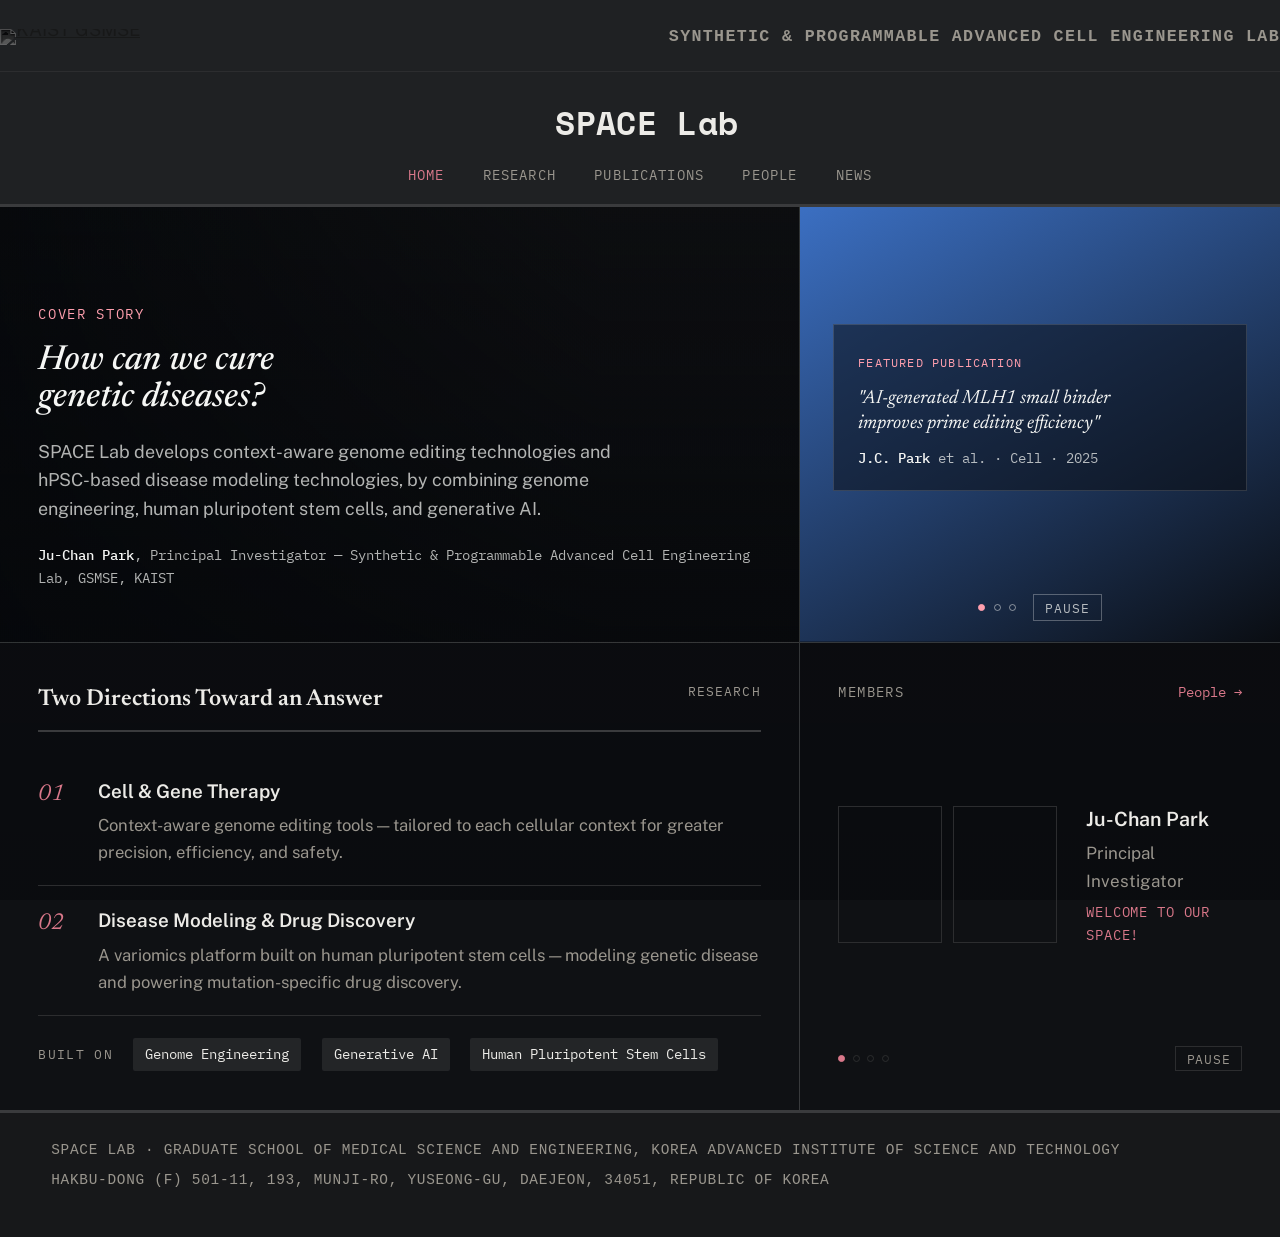
==== index.html @ c8625b18 "마스트헤드 워드마크 폰트를 Space Mono로 변경 (로고 대비 크기 균형 맞춰 0.8배 축소) Co-Authored-By: Claude Sonnet 5 <noreply@anth" ====
<!DOCTYPE html>
<html lang="en" data-theme="dark">
<head>
<meta charset="UTF-8">
<meta name="viewport" content="width=device-width, initial-scale=1.0">
<title>SPACE Lab — Synthetic & Programmable Advanced Cell Engineering, KAIST</title>
<meta name="description" content="SPACE Lab (Synthetic & Programmable Advanced Cell Engineering) at KAIST GSMSE develops context-aware genome editing and hPSC-based disease modeling technologies.">
<link rel="icon" type="image/png" href="assets/images/favicon.png">
<meta property="og:type" content="website">
<meta property="og:url" content="https://juchanpark.github.io/spacelab/">
<meta property="og:title" content="SPACE Lab — Synthetic & Programmable Advanced Cell Engineering, KAIST">
<meta property="og:description" content="SPACE Lab (Synthetic & Programmable Advanced Cell Engineering) at KAIST GSMSE develops context-aware genome editing and hPSC-based disease modeling technologies.">
<meta property="og:image" content="https://juchanpark.github.io/spacelab/assets/images/og-image.png">
<meta property="og:image:width" content="1200">
<meta property="og:image:height" content="630">
<meta name="twitter:card" content="summary_large_image">
<meta name="twitter:title" content="SPACE Lab — Synthetic & Programmable Advanced Cell Engineering, KAIST">
<meta name="twitter:description" content="SPACE Lab (Synthetic & Programmable Advanced Cell Engineering) at KAIST GSMSE develops context-aware genome editing and hPSC-based disease modeling technologies.">
<meta name="twitter:image" content="https://juchanpark.github.io/spacelab/assets/images/og-image.png">
<link rel="preconnect" href="https://fonts.googleapis.com">
<link rel="preconnect" href="https://fonts.gstatic.com" crossorigin>
<link href="https://fonts.googleapis.com/css2?family=Newsreader:ital,wght@0,400;0,500;0,600;0,700;1,400;1,500&family=Public+Sans:wght@400;500;600&family=IBM+Plex+Mono:wght@400;500&family=Space+Mono:wght@400;700&display=swap" rel="stylesheet">
<link rel="stylesheet" href="assets/css/site.css">
<style>
  /* ---- Home grid: 4 quadrants, 5:3 columns ---- */
  .home-grid {
    display: grid;
    grid-template-columns: 5fr 3fr;
    grid-template-areas:
      "cover pubs"
      "toc members";
  }
  @media (max-width: 860px) {
    .home-grid {
      grid-template-columns: 1fr;
      grid-template-areas: "cover" "pubs" "toc" "members";
    }
  }

  .quad { position: relative; overflow: hidden; padding: clamp(1.5rem, 3vw, 2.3rem); }

  /* Cover Story quadrant */
  .q-cover {
    grid-area: cover;
    min-height: clamp(380px, 34vw, 560px);
    display: flex;
    align-items: flex-end;
    border-right: 1px solid var(--on-image-rule);
    border-bottom: 1px solid var(--on-image-rule);
    background-image:
      linear-gradient(180deg, rgba(6, 8, 11, 0.15) 0%, rgba(6, 8, 11, 0.55) 70%, rgba(6, 8, 11, 0.72) 100%),
      linear-gradient(90deg, rgba(6, 8, 11, 0.82) 0%, rgba(6, 8, 11, 0.35) 45%, rgba(6, 8, 11, 0.05) 75%),
      url("assets/images/cover-story-bg.jpg");
    background-size: cover;
    background-position: center;
  }
  .cover-hero-inner { position: relative; z-index: 1; color: var(--on-image-ink); }
  .q-cover .kicker {
    font-family: var(--font-mono);
    font-size: 0.74rem;
    text-transform: uppercase;
    letter-spacing: 0.12em;
    color: #ff9fae;
    margin: 0 0 0.9rem;
  }
  .q-cover h1 {
    font-family: var(--font-display);
    font-style: italic;
    font-weight: 500;
    font-size: clamp(1.7rem, 2.7vw, 2.9rem);
    line-height: 1.08;
    margin: 0 0 1.1rem;
    max-width: 17ch;
    text-wrap: balance;
  }
  .q-cover .dek {
    font-size: 0.97rem;
    color: var(--on-image-muted);
    max-width: 32rem;
    margin: 0 0 1.1rem;
  }
  .q-cover .byline {
    font-family: var(--font-mono);
    font-size: 0.76rem;
    color: var(--on-image-muted);
  }
  .q-cover .byline strong { color: var(--on-image-ink); font-weight: 500; }

  /* Featured Publication quadrant */
  .q-pubs {
    grid-area: pubs;
    min-height: clamp(380px, 34vw, 560px);
    background: var(--story-dark);
    border-bottom: 1px solid var(--on-image-rule);
    padding: 0;
  }
  .pub-slides { position: absolute; inset: 0; }
  .pub-slide {
    position: absolute;
    inset: 0;
    display: flex;
    align-items: center;
    opacity: 0;
    visibility: hidden;
    transition: opacity 0.9s ease;
    background-blend-mode: multiply;
    background-size: contain, cover;
    background-repeat: no-repeat;
    background-position: center;
    padding: clamp(1.4rem, 2.6vw, 2rem);
    padding-bottom: 3.6rem;
  }
  .pub-slide.is-active { opacity: 1; visibility: visible; }
  @media (prefers-reduced-motion: reduce) {
    .pub-slide { transition: none; }
  }
  .pub-card {
    position: relative;
    max-width: 100%;
    background: rgba(9, 11, 15, 0.5);
    border: 1px solid rgba(255, 255, 255, 0.14);
    padding: 1.1rem 1.3rem;
  }
  .pub-card .tag {
    display: inline-block;
    font-family: var(--font-mono);
    font-size: 0.64rem;
    letter-spacing: 0.1em;
    text-transform: uppercase;
    color: #ff9fae;
    margin-bottom: 0.7rem;
  }
  .pub-card .pub-title {
    font-family: var(--font-display);
    font-style: italic;
    font-size: clamp(0.98rem, 1.5vw, 1.3rem);
    line-height: 1.32;
    color: var(--on-image-ink);
    margin: 0 0 0.65rem;
    text-wrap: balance;
  }
  .pub-card .pub-meta {
    font-family: var(--font-mono);
    font-size: 0.74rem;
    color: var(--on-image-muted);
    margin: 0;
  }
  .pub-card .pub-meta b { color: var(--on-image-ink); font-weight: 500; }

  .fp-controls {
    position: absolute;
    left: 0;
    right: 0;
    bottom: 0;
    z-index: 2;
    display: flex;
    align-items: center;
    justify-content: center;
    gap: 0.9rem;
    padding: 0.9rem 0 1.1rem;
  }
  .pub-dots { display: flex; gap: 0.45rem; }
  .dot {
    width: 7px;
    height: 7px;
    border-radius: 50%;
    border: 1px solid rgba(245, 246, 244, 0.5);
    background: transparent;
    padding: 0;
    cursor: pointer;
  }
  .dot.is-active { background: #ff9fae; border-color: #ff9fae; }
  .fp-pause {
    font-family: var(--font-mono);
    font-size: 0.68rem;
    letter-spacing: 0.08em;
    text-transform: uppercase;
    color: var(--on-image-muted);
    background: transparent;
    border: 1px solid rgba(245, 246, 244, 0.3);
    padding: 0.25rem 0.6rem;
    cursor: pointer;
  }
  .fp-pause:hover { color: var(--on-image-ink); border-color: rgba(245, 246, 244, 0.6); }

  /* In this issue quadrant */
  .q-toc {
    grid-area: toc;
    background: rgba(9, 11, 15, 0.5);
    border-right: 1px solid var(--on-image-rule);
  }
  .q-toc .head {
    display: flex;
    justify-content: space-between;
    align-items: flex-start;
    gap: 1rem;
    border-bottom: 2px solid var(--rule);
    padding-bottom: 0.65rem;
    margin-bottom: 1.3rem;
  }
  .q-toc .issue { white-space: nowrap; }
  .q-toc h2 {
    font-family: var(--font-display);
    font-weight: 600;
    font-size: clamp(1.25rem, 1.8vw, 1.6rem);
    margin: 0;
  }
  .q-toc .issue {
    font-family: var(--font-mono);
    font-size: 0.72rem;
    color: var(--ink-muted);
    text-transform: uppercase;
    letter-spacing: 0.08em;
  }
  .toc-item {
    display: grid;
    grid-template-columns: 2.2rem 1fr;
    gap: 1rem;
    padding: 1.05rem 0;
    border-bottom: 1px solid var(--rule-soft);
  }
  .toc-item:last-of-type { border-bottom: none; }
  .toc-item .n {
    font-family: var(--font-display);
    font-style: italic;
    font-size: 1.25rem;
    color: var(--accent);
  }
  .toc-item h3 {
    font-family: var(--font-body);
    font-weight: 600;
    font-size: 1.02rem;
    margin: 0 0 0.35rem;
  }
  .toc-item p {
    margin: 0;
    color: var(--ink-muted);
    font-size: 0.9rem;
  }

  .foundations {
    padding-top: 1.2rem;
    display: flex;
    flex-wrap: wrap;
    align-items: center;
    gap: 0.7rem 1.1rem;
  }
  .foundations .label {
    font-family: var(--font-mono);
    font-size: 0.72rem;
    text-transform: uppercase;
    letter-spacing: 0.1em;
    color: var(--ink-muted);
  }
  .tag-pill {
    font-family: var(--font-mono);
    font-size: 0.76rem;
    background: var(--tag-bg);
    padding: 0.3rem 0.65rem;
    border-radius: 2px;
  }

  /* Members quadrant */
  .q-members {
    grid-area: members;
    background: rgba(9, 11, 15, 0.5);
    display: flex;
    flex-direction: column;
  }
  .mw-head {
    display: flex;
    justify-content: space-between;
    align-items: baseline;
    margin-bottom: 1.3rem;
    flex: none;
  }
  .mw-label {
    font-family: var(--font-mono);
    font-size: 0.76rem;
    text-transform: uppercase;
    letter-spacing: 0.1em;
    color: var(--ink-muted);
  }
  .mw-link {
    font-family: var(--font-mono);
    font-size: 0.76rem;
    text-decoration: none;
    color: var(--accent);
  }
  .mw-slides {
    position: relative;
    flex: 1;
    min-height: 10.5rem;
  }
  .mw-slide {
    position: absolute;
    inset: 0;
    display: flex;
    align-items: center;
    gap: 1.6rem;
    opacity: 0;
    visibility: hidden;
    transition: opacity 0.7s ease;
  }
  .mw-slide.is-active { opacity: 1; visibility: visible; }
  @media (prefers-reduced-motion: reduce) {
    .mw-slide { transition: none; }
  }
  .mw-avatars { display: flex; gap: 0.6rem; flex: none; }
  .mw-rect {
    width: 5.6rem;
    height: 7.4rem;
    background-size: cover;
    background-position: center;
    border: 1px solid var(--rule-soft);
  }
  .mw-rect--open {
    display: flex;
    align-items: center;
    justify-content: center;
    border: 1.5px dashed var(--accent);
    color: var(--accent);
    font-family: var(--font-display);
    font-size: 2.1rem;
    background: transparent;
  }
  .mw-name {
    font-weight: 600;
    font-size: 1.06rem;
    margin: 0 0 0.3rem;
  }
  .mw-role {
    font-size: 0.92rem;
    color: var(--ink-muted);
    margin: 0 0 0.35rem;
  }
  .mw-joined {
    font-family: var(--font-mono);
    font-size: 0.76rem;
    text-transform: uppercase;
    letter-spacing: 0.06em;
    color: var(--accent);
    margin: 0;
  }
  .mw-controls {
    display: flex;
    align-items: center;
    justify-content: space-between;
    margin-top: 1.3rem;
    flex: none;
  }
  .mw-dots { display: flex; gap: 0.4rem; }
  .mw-dots .dot { border-color: var(--rule-soft); }
  .mw-dots .dot.is-active { background: var(--accent); border-color: var(--accent); }
  .mw-pause {
    font-family: var(--font-mono);
    font-size: 0.68rem;
    letter-spacing: 0.06em;
    text-transform: uppercase;
    color: var(--ink-muted);
    background: transparent;
    border: 1px solid var(--rule-soft);
    padding: 0.2rem 0.55rem;
    cursor: pointer;
  }
  .mw-pause:hover { color: var(--ink); }

  @media (max-width: 860px) {
    .q-cover, .q-toc { border-right: none; }
    .q-cover { border-bottom: 1px solid var(--on-image-rule); }
    .q-pubs { border-bottom: 1px solid var(--on-image-rule); }
    .q-toc { border-bottom: 1px solid var(--rule-soft); }
  }
</style>
</head>
<body>

<div class="cosmic-bg" aria-hidden="true"></div>

<header class="masthead">
  <div class="wrap top">
    <a class="gsmse-logo-link" href="https://gsmse.kaist.ac.kr/" target="_blank" rel="noopener noreferrer" aria-label="KAIST Graduate School of Medical Science and Engineering (opens in new tab)">
      <img src="assets/images/gsmse-logo.png" alt="KAIST GSMSE">
    </a>
    <span class="date">Synthetic &amp; Programmable Advanced Cell Engineering Lab</span>
  </div>
  <div class="wrap">
    <a class="brand-row" href="index.html">
      <img class="lab-logo-mark lab-logo-mark--light" src="assets/images/ace-lab-logo-light.png" alt="">
      <img class="lab-logo-mark lab-logo-mark--dark" src="assets/images/ace-lab-logo-dark.png" alt="">
      <span class="wordmark">SPACE Lab</span>
    </a>
  </div>
  <ul class="nav-row">
    <li><a href="index.html" class="is-active">Home</a></li>
    <li><a href="research.html">Research</a></li>
    <li><a href="publications.html">Publications</a></li>
    <li><a href="people.html">People</a></li>
    <li><a href="news.html">News</a></li>
  </ul>
</header>

<main class="home-grid">

  <section class="quad q-cover">
    <div class="cover-hero-inner">
      <p class="kicker">Cover Story</p>
      <h1>How can we cure genetic diseases?</h1>
      <p class="dek">SPACE Lab develops context-aware genome editing technologies and hPSC-based disease modeling technologies, by combining genome engineering, human pluripotent stem cells, and generative AI.</p>
      <p class="byline"><strong>Ju-Chan Park</strong>, Principal Investigator — Synthetic &amp; Programmable Advanced Cell Engineering Lab, GSMSE, KAIST</p>
    </div>
  </section>

  <section class="quad q-pubs" aria-label="Featured publications">
    <div class="pub-slides">
      <div class="pub-slide is-active" style="background-image: url('assets/images/pub-cell-2025-abstract.png'), linear-gradient(150deg, rgba(59, 111, 194, 1), rgba(10, 13, 18, 1));">
        <div class="pub-card">
          <span class="tag">Featured Publication</span>
          <p class="pub-title">"AI-generated MLH1 small binder improves prime editing efficiency"</p>
          <p class="pub-meta"><b>J.C. Park</b> et al. · Cell · 2025</p>
        </div>
      </div>
      <div class="pub-slide" style="background-image: url('assets/images/pub-natcomm-2024-abstract.png'), linear-gradient(150deg, rgba(59, 111, 194, 1), rgba(10, 13, 18, 1));">
        <div class="pub-card">
          <span class="tag">Featured Publication</span>
          <p class="pub-title">"Enhancing Genome Editing in hPSCs through Dual Inhibition of DNA Damage Response and Repair Pathways"</p>
          <p class="pub-meta"><b>J.C. Park</b> et al. · Nature Communications · 2024</p>
        </div>
      </div>
      <div class="pub-slide" style="background-image: url('assets/images/pub-biomaterials-2022-abstract.png'), linear-gradient(150deg, rgba(59, 111, 194, 1), rgba(10, 13, 18, 1));">
        <div class="pub-card">
          <span class="tag">Featured Publication</span>
          <p class="pub-title">"Multiple isogenic GNE-myopathy modeling with mutation specific phenotypes from human pluripotent stem cells by base editors"</p>
          <p class="pub-meta"><b>J.C. Park</b> et al. · Biomaterials · 2022</p>
        </div>
      </div>
    </div>
    <div class="fp-controls">
      <div class="pub-dots" role="tablist" aria-label="Select featured publication">
        <button class="dot is-active" type="button" data-index="0" aria-label="Publication 1" aria-selected="true" role="tab"></button>
        <button class="dot" type="button" data-index="1" aria-label="Publication 2" aria-selected="false" role="tab"></button>
        <button class="dot" type="button" data-index="2" aria-label="Publication 3" aria-selected="false" role="tab"></button>
      </div>
      <button class="fp-pause" type="button" data-state="playing">Pause</button>
    </div>
  </section>

  <section class="quad q-toc">
    <div class="head">
      <h2>Two Directions Toward an Answer</h2>
      <span class="issue">Research</span>
    </div>
    <div class="toc-item">
      <span class="n">01</span>
      <div>
        <h3>Cell &amp; Gene Therapy</h3>
        <p>Context-aware genome editing tools — tailored to each cellular context for greater precision, efficiency, and safety.</p>
      </div>
    </div>
    <div class="toc-item">
      <span class="n">02</span>
      <div>
        <h3>Disease Modeling &amp; Drug Discovery</h3>
        <p>A variomics platform built on human pluripotent stem cells — modeling genetic disease and powering mutation-specific drug discovery.</p>
      </div>
    </div>
    <div class="foundations">
      <span class="label">Built on</span>
      <span class="tag-pill">Genome Engineering</span>
      <span class="tag-pill">Generative AI</span>
      <span class="tag-pill">Human Pluripotent Stem Cells</span>
    </div>
  </section>

  <section class="quad q-members" aria-label="Recent lab members">
    <div class="mw-head">
      <span class="mw-label">Members</span>
      <a class="mw-link" href="people.html">People →</a>
    </div>
    <div class="mw-slides">
      <div class="mw-slide is-active">
        <div class="mw-avatars">
          <span class="mw-rect" style="background-image:url('assets/images/pi-photo-formal.jpg')"></span>
          <span class="mw-rect" style="background-image:url('assets/images/pi-photo-candid.jpg')"></span>
        </div>
        <div>
          <p class="mw-name">Ju-Chan Park</p>
          <p class="mw-role">Principal Investigator</p>
          <p class="mw-joined">Welcome to our space!</p>
        </div>
      </div>
      <div class="mw-slide">
        <div class="mw-avatars">
          <span class="mw-rect mw-rect--open">+</span>
          <span class="mw-rect mw-rect--open">+</span>
        </div>
        <div>
          <p class="mw-name">Position Open</p>
          <p class="mw-role">M.S.&ndash;Ph.D. Course</p>
          <p class="mw-joined">Recruiting</p>
        </div>
      </div>
      <div class="mw-slide">
        <div class="mw-avatars">
          <span class="mw-rect mw-rect--open">+</span>
          <span class="mw-rect mw-rect--open">+</span>
        </div>
        <div>
          <p class="mw-name">Position Open</p>
          <p class="mw-role">M.S.&ndash;Ph.D. Course</p>
          <p class="mw-joined">Recruiting</p>
        </div>
      </div>
      <div class="mw-slide">
        <div class="mw-avatars">
          <span class="mw-rect mw-rect--open">+</span>
          <span class="mw-rect mw-rect--open">+</span>
        </div>
        <div>
          <p class="mw-name">Position Open</p>
          <p class="mw-role">Undergraduate Intern</p>
          <p class="mw-joined">Recruiting</p>
        </div>
      </div>
    </div>
    <div class="mw-controls">
      <div class="mw-dots">
        <button class="dot is-active" type="button" data-index="0" aria-label="Member 1"></button>
        <button class="dot" type="button" data-index="1" aria-label="Member 2"></button>
        <button class="dot" type="button" data-index="2" aria-label="Member 3"></button>
        <button class="dot" type="button" data-index="3" aria-label="Member 4"></button>
      </div>
      <button class="mw-pause" type="button" data-state="playing">Pause</button>
    </div>
  </section>

</main>

<footer>
  <div class="wrap">
    <p>SPACE Lab · Graduate School of Medical Science and Engineering, Korea Advanced Institute of Science and Technology</p>
    <p>Hakbu-dong (F) 501-11, 193, Munji-ro, Yuseong-gu, Daejeon, 34051, Republic of Korea</p>
  </div>
</footer>

<script>
  (function () {
    var reduced = window.matchMedia("(prefers-reduced-motion: reduce)").matches;

    function carousel(root, slideSel, dotSel, pauseSel, interval) {
      var slides = root.querySelectorAll(slideSel);
      var dots = root.querySelectorAll(dotSel);
      var pauseBtn = root.querySelector(pauseSel);
      var index = 0, timer = null, playing = !reduced;

      function show(i) {
        index = (i + slides.length) % slides.length;
        slides.forEach(function (s, idx) { s.classList.toggle("is-active", idx === index); });
        dots.forEach(function (d, idx) {
          d.classList.toggle("is-active", idx === index);
          if (d.hasAttribute("aria-selected")) d.setAttribute("aria-selected", idx === index ? "true" : "false");
        });
      }

      function start() {
        if (timer || slides.length < 2) return;
        timer = setInterval(function () { show(index + 1); }, interval);
      }
      function stop() {
        clearInterval(timer);
        timer = null;
      }

      dots.forEach(function (d, idx) {
        d.addEventListener("click", function () {
          show(idx);
          stop();
          if (playing) start();
        });
      });

      if (pauseBtn) {
        pauseBtn.addEventListener("click", function () {
          playing = !playing;
          pauseBtn.textContent = playing ? "Pause" : "Play";
          pauseBtn.dataset.state = playing ? "playing" : "paused";
          if (playing) start(); else stop();
        });
      }

      root.addEventListener("mouseenter", stop);
      root.addEventListener("mouseleave", function () { if (playing) start(); });
      root.addEventListener("focusin", stop);
      root.addEventListener("focusout", function () { if (playing) start(); });

      show(0);
      if (playing) start();
      if (reduced && pauseBtn) { pauseBtn.textContent = "Play"; pauseBtn.dataset.state = "paused"; }
    }

    carousel(document.querySelector(".q-pubs"), ".pub-slide", ".pub-dots .dot", ".fp-pause", 5000);
    carousel(document.querySelector(".q-members"), ".mw-slide", ".mw-dots .dot", ".mw-pause", 4500);
  })();
</script>
<script src="assets/js/site.js"></script>
</body>
</html>
---- assets/css/site.css ----
/* SPACE Lab — shared site styles (tokens, masthead, footer) */

:root {
  --bg: #f5f6f4;
  --bg-raised: #ffffff;
  --ink: #1a1a1a;
  --ink-muted: #6e6e6e;
  --accent: #a6192e;
  --accent-ink: #ffffff;
  --rule: #1a1a1a;
  --rule-soft: #d8d5cf;
  --tag-bg: #efece5;
  --story-dark: #0a0d12;
  --on-image-ink: #f5f6f4;
  --on-image-muted: rgba(245, 246, 244, 0.72);
  --on-image-rule: rgba(245, 246, 244, 0.18);
  --font-display: "Newsreader", "Iowan Old Style", "Georgia", serif;
  --font-body: "Public Sans", "Segoe UI", sans-serif;
  --font-mono: "IBM Plex Mono", "Consolas", monospace;
}

@media (prefers-color-scheme: dark) {
  :root:not([data-theme="light"]) {
    --bg: #17181a;
    --bg-raised: #1f2123;
    --ink: #ecebe7;
    --ink-muted: #9a968e;
    --accent: #d9788a;
    --accent-ink: #17181a;
    --rule: #3a3b3d;
    --rule-soft: #2c2d2f;
    --tag-bg: #232527;
  }
}

:root[data-theme="dark"] {
  --bg: #17181a;
  --bg-raised: #1f2123;
  --ink: #ecebe7;
  --ink-muted: #9a968e;
  --accent: #d9788a;
  --accent-ink: #17181a;
  --rule: #3a3b3d;
  --rule-soft: #2c2d2f;
  --tag-bg: #232527;
}

* { box-sizing: border-box; }

html { font-size: 18.5px; }

body {
  margin: 0;
  background: var(--bg);
  color: var(--ink);
  font-family: var(--font-body);
  font-size: 1rem;
  line-height: 1.6;
  -webkit-font-smoothing: antialiased;
}

/* ---- Cosmic backdrop (every page) ----
   A fixed, full-viewport layer of Main_Background behind all content.
   The masthead and footer paint their own opaque backgrounds over it,
   so only the content in between shows the image. A small scroll-linked
   script (assets/js/site.js) shifts background-position-y so the image
   drifts slowly as the page scrolls, without needing to traverse its
   full height. */
.cosmic-bg {
  position: fixed;
  inset: 0;
  z-index: -1;
  background-image:
    linear-gradient(180deg, rgba(9, 10, 13, 0.55) 0%, rgba(9, 10, 13, 0.68) 100%),
    url("../images/main-background.jpg");
  background-repeat: no-repeat;
  background-size: cover;
  background-position: center 10%;
}

a { color: inherit; }
a:focus-visible, button:focus-visible { outline: 2px solid var(--accent); outline-offset: 3px; }
img { max-width: 100%; }

.wrap { max-width: 74rem; margin: 0 auto; padding: 0 clamp(1.25rem, 4vw, 3rem); }

/* ---- Masthead nav (every page) ---- */
.masthead { border-bottom: 3px solid var(--rule); position: relative; z-index: 5; background: var(--bg-raised); }
.masthead .top {
  display: flex;
  justify-content: space-between;
  align-items: center;
  gap: 0.75rem 1.5rem;
  padding: 1.3rem 0 1.1rem;
  border-bottom: 1px solid var(--rule-soft);
}
.masthead .top .date {
  font-family: "Courier New", Courier, monospace;
  font-size: 0.9rem;
  font-weight: 700;
  letter-spacing: 0.08em;
  text-transform: uppercase;
  color: var(--ink-muted);
  text-align: right;
}
@media (max-width: 560px) {
  .masthead .top {
    flex-direction: column;
    align-items: flex-start;
  }
  .masthead .top .date { text-align: left; }
}
.gsmse-logo-link {
  display: inline-flex;
  align-items: center;
  line-height: 0;
}
.gsmse-logo-link img {
  display: block;
  height: 0.95rem;
  width: auto;
  filter: grayscale(1) opacity(0.7);
  transition: filter 0.15s ease;
}
.gsmse-logo-link:hover img,
.gsmse-logo-link:focus-visible img {
  filter: grayscale(0.3) opacity(0.9);
}
@media (prefers-color-scheme: dark) {
  :root:not([data-theme="light"]) .gsmse-logo-link img { filter: grayscale(1) invert(1) opacity(0.72); }
  :root:not([data-theme="light"]) .gsmse-logo-link:hover img,
  :root:not([data-theme="light"]) .gsmse-logo-link:focus-visible img { filter: grayscale(0.3) invert(1) opacity(0.92); }
}
:root[data-theme="dark"] .gsmse-logo-link img { filter: grayscale(1) invert(1) opacity(0.72); }
:root[data-theme="dark"] .gsmse-logo-link:hover img,
:root[data-theme="dark"] .gsmse-logo-link:focus-visible img { filter: grayscale(0.3) invert(1) opacity(0.92); }
.brand-row {
  display: flex;
  align-items: flex-end;
  justify-content: center;
  gap: 0.75rem;
  padding: 0.9rem 0 0.2rem;
  text-decoration: none;
}
.lab-logo-mark {
  height: 3.32rem;
  width: auto;
  display: block;
  margin-bottom: -0.56rem;
}
.lab-logo-mark--dark { display: none; }
@media (prefers-color-scheme: dark) {
  :root:not([data-theme="light"]) .lab-logo-mark--light { display: none; }
  :root:not([data-theme="light"]) .lab-logo-mark--dark { display: block; }
}
:root[data-theme="dark"] .lab-logo-mark--light { display: none; }
:root[data-theme="dark"] .lab-logo-mark--dark { display: block; }
.wordmark {
  font-family: "Space Mono", "Courier New", Courier, monospace;
  font-weight: 700;
  /* Space Mono renders noticeably larger than Courier New at the same
     size, so this is scaled to ~0.8x the old Courier New sizes (all three
     breakpoints below) to keep the same visual weight against the logo. */
  font-size: 1.76rem;
  line-height: 1;
  letter-spacing: 0.01em;
  text-decoration: none;
  text-align: center;
}
@media (max-width: 640px) {
  /* Scale the logo and wordmark down together, in the same proportion
     as the desktop sizes, so the hexagon-to-baseline alignment holds. */
  .brand-row { gap: 0.45rem; }
  .lab-logo-mark { height: 1.93rem; margin-bottom: -0.33rem; }
  .wordmark { font-size: 1.02rem; }
}
@media (max-width: 360px) {
  .lab-logo-mark { height: 1.6rem; margin-bottom: -0.27rem; }
  .wordmark { font-size: 0.85rem; }
}
.nav-row {
  display: flex;
  justify-content: center;
  gap: clamp(1.2rem, 3vw, 2.4rem);
  padding: 0.85rem clamp(1.25rem, 4vw, 3rem);
  list-style: none;
  margin: 0;
  overflow-x: auto;
  -webkit-overflow-scrolling: touch;
  scrollbar-width: none;
}
.nav-row::-webkit-scrollbar { display: none; }
.nav-row li { flex: none; }
.nav-row a {
  text-decoration: none;
  font-family: var(--font-mono);
  font-size: 0.78rem;
  letter-spacing: 0.08em;
  text-transform: uppercase;
  color: var(--ink-muted);
  white-space: nowrap;
}
.nav-row a.is-active { color: var(--accent); }
.nav-row a:hover { color: var(--ink); }
@media (max-width: 640px) {
  .nav-row { justify-content: flex-start; }
}

/* ---- Footer (every page) ---- */
footer {
  border-top: 3px solid var(--rule);
  padding: 1.4rem 0 2.4rem;
  font-family: "Courier New", Courier, monospace;
  font-size: 0.78rem;
  color: var(--ink-muted);
  text-transform: uppercase;
  letter-spacing: 0.05em;
}
footer p { margin: 0; }
footer p + p { margin-top: 0.4rem; }
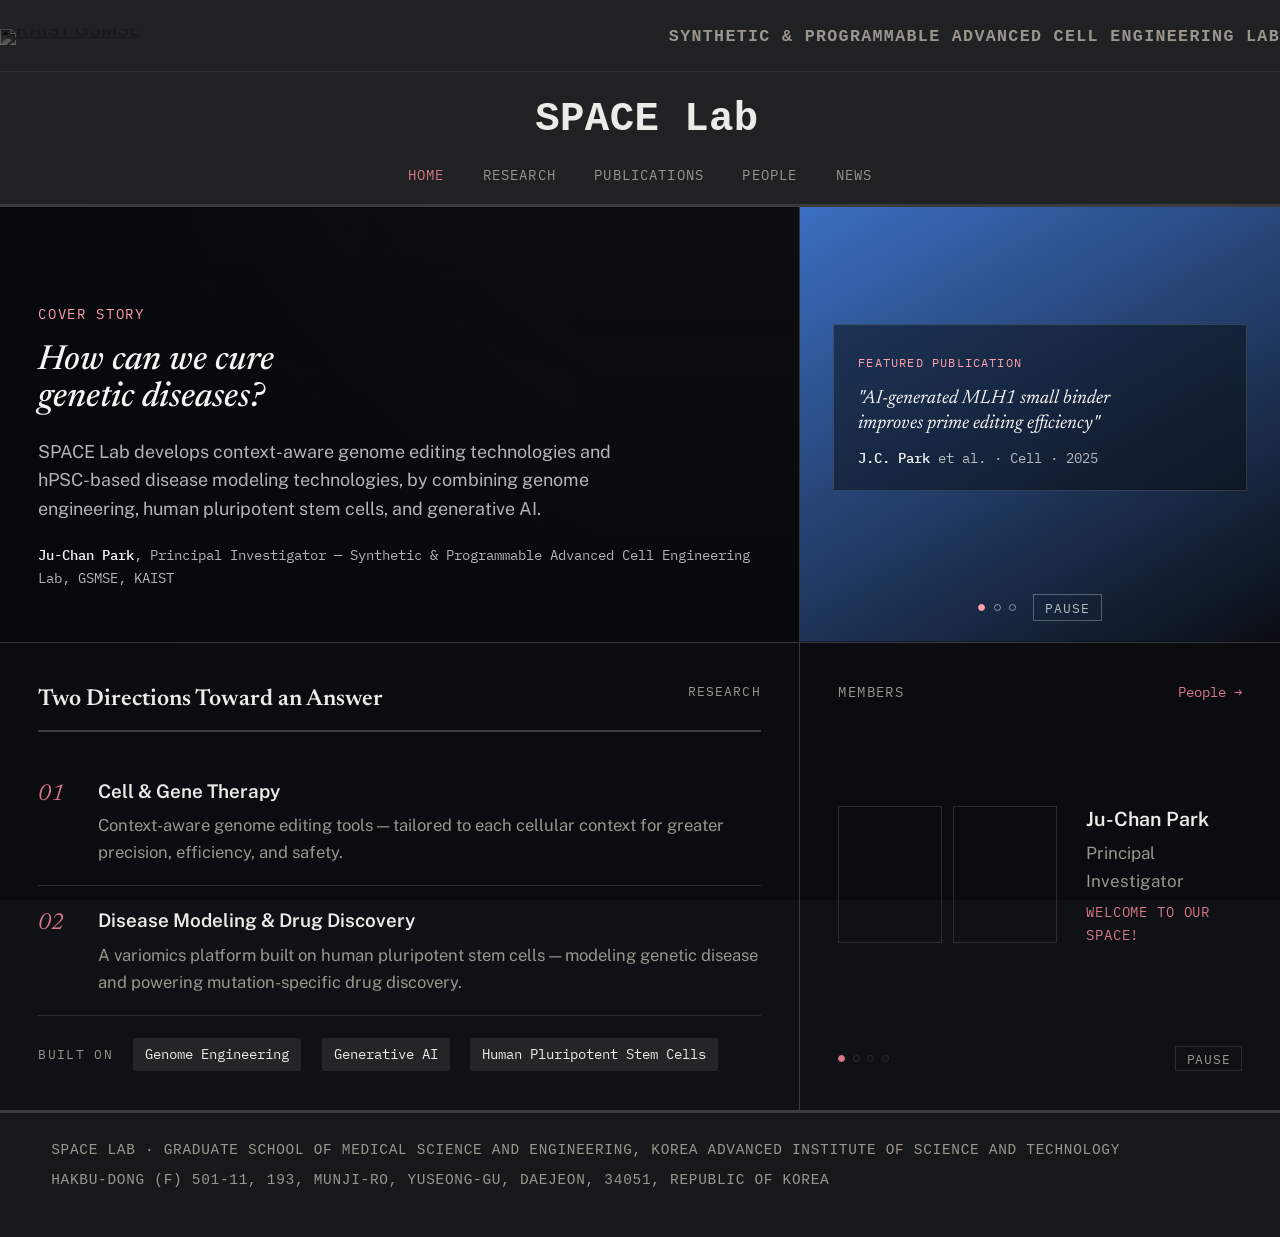
==== commit 1629ca39: "마스트헤드 워드마크 폰트를 Courier New로 원복 (기존 정렬 크기 복원) Co-Authored-By: Claude Opus 5.5 <noreply@anthropic.com>" ====
--- a/index.html
+++ b/index.html
@@ -19,7 +19,7 @@
 <meta name="twitter:image" content="https://juchanpark.github.io/spacelab/assets/images/og-image.png">
 <link rel="preconnect" href="https://fonts.googleapis.com">
 <link rel="preconnect" href="https://fonts.gstatic.com" crossorigin>
-<link href="https://fonts.googleapis.com/css2?family=Newsreader:ital,wght@0,400;0,500;0,600;0,700;1,400;1,500&family=Public+Sans:wght@400;500;600&family=IBM+Plex+Mono:wght@400;500&family=Space+Mono:wght@400;700&display=swap" rel="stylesheet">
+<link href="https://fonts.googleapis.com/css2?family=Newsreader:ital,wght@0,400;0,500;0,600;0,700;1,400;1,500&family=Public+Sans:wght@400;500;600&family=IBM+Plex+Mono:wght@400;500&display=swap" rel="stylesheet">
 <link rel="stylesheet" href="assets/css/site.css">
 <style>
   /* ---- Home grid: 4 quadrants, 5:3 columns ---- */
--- a/assets/css/site.css
+++ b/assets/css/site.css
@@ -156,12 +156,9 @@
 :root[data-theme="dark"] .lab-logo-mark--light { display: none; }
 :root[data-theme="dark"] .lab-logo-mark--dark { display: block; }
 .wordmark {
-  font-family: "Space Mono", "Courier New", Courier, monospace;
+  font-family: "Courier New", Courier, monospace;
   font-weight: 700;
-  /* Space Mono renders noticeably larger than Courier New at the same
-     size, so this is scaled to ~0.8x the old Courier New sizes (all three
-     breakpoints below) to keep the same visual weight against the logo. */
-  font-size: 1.76rem;
+  font-size: 2.2rem;
   line-height: 1;
   letter-spacing: 0.01em;
   text-decoration: none;
@@ -172,11 +169,11 @@
      as the desktop sizes, so the hexagon-to-baseline alignment holds. */
   .brand-row { gap: 0.45rem; }
   .lab-logo-mark { height: 1.93rem; margin-bottom: -0.33rem; }
-  .wordmark { font-size: 1.02rem; }
+  .wordmark { font-size: 1.28rem; }
 }
 @media (max-width: 360px) {
   .lab-logo-mark { height: 1.6rem; margin-bottom: -0.27rem; }
-  .wordmark { font-size: 0.85rem; }
+  .wordmark { font-size: 1.06rem; }
 }
 .nav-row {
   display: flex;
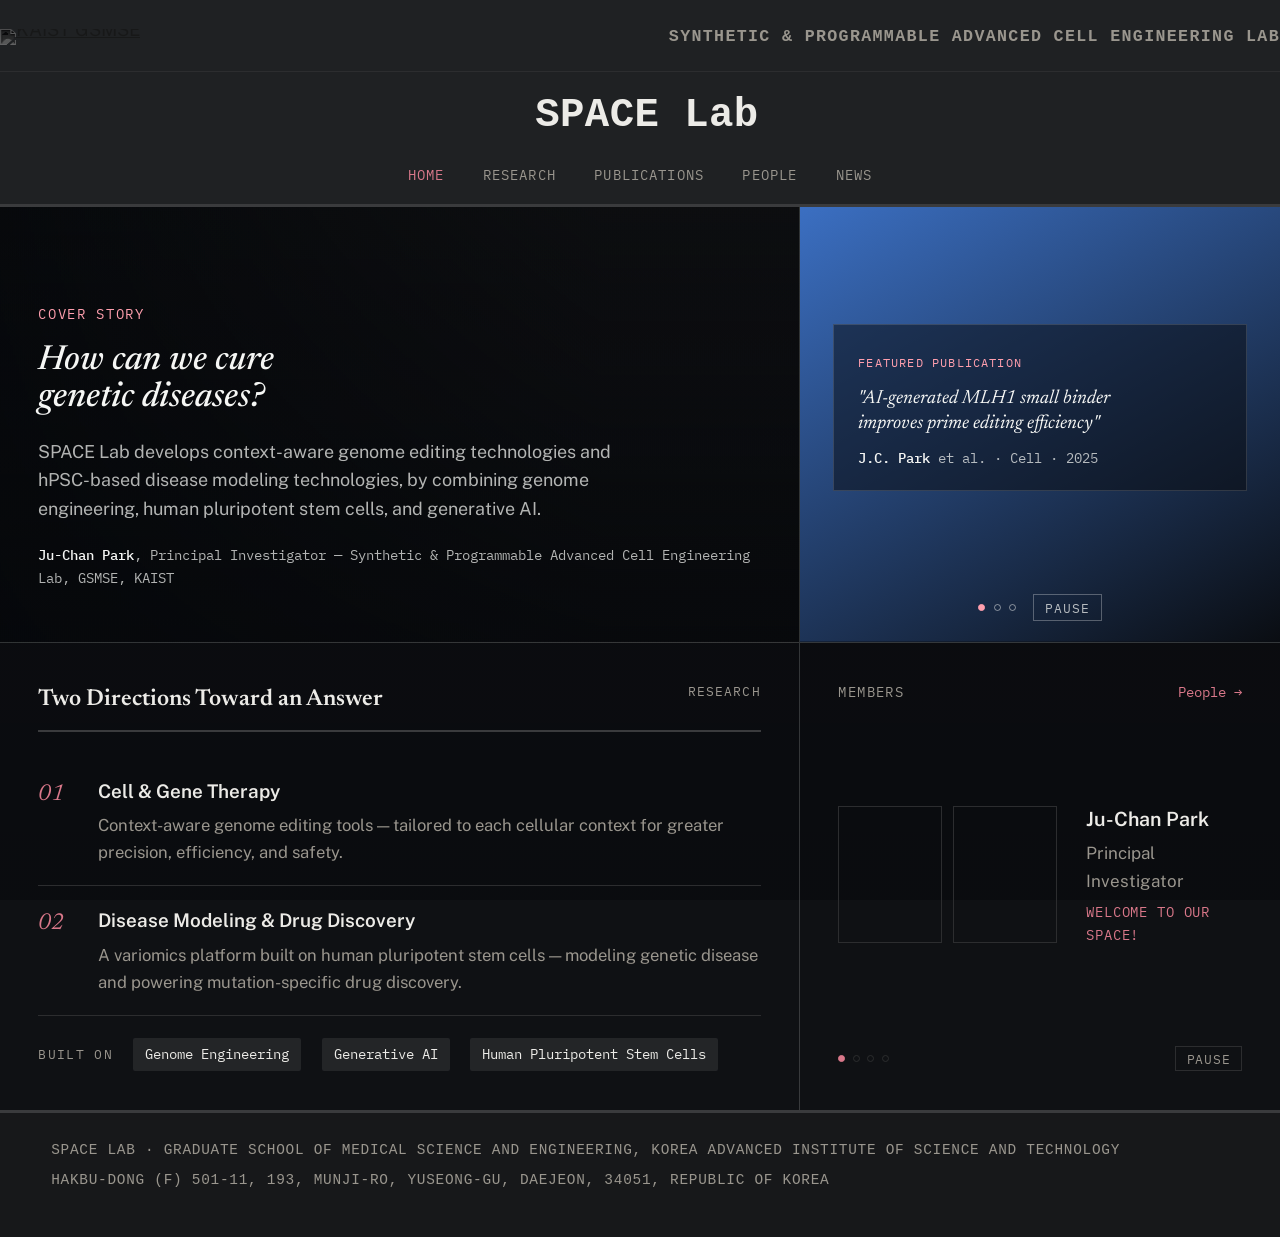
==== commit 10c9033e: "Update Hanju Kim member profile and September lab news" ====
--- a/index.html
+++ b/index.html
@@ -491,13 +491,13 @@
       </div>
       <div class="mw-slide">
         <div class="mw-avatars">
-          <span class="mw-rect mw-rect--open">+</span>
-          <span class="mw-rect mw-rect--open">+</span>
+          <span class="mw-rect" role="img" aria-label="Hanju Kim, formal portrait" style="background-image:url('assets/images/hanju-kim-formal.jpg')"></span>
+          <span class="mw-rect" role="img" aria-label="Hanju Kim, candid portrait" style="background-image:url('assets/images/hanju-kim-candid.jpg')"></span>
         </div>
         <div>
-          <p class="mw-name">Position Open</p>
-          <p class="mw-role">M.S.&ndash;Ph.D. Course</p>
-          <p class="mw-joined">Recruiting</p>
+          <p class="mw-name">Hanju Kim</p>
+          <p class="mw-role">M.S.&ndash;Ph.D. Student</p>
+          <p class="mw-joined">Joined September 2026</p>
         </div>
       </div>
       <div class="mw-slide">
--- a/assets/css/site.css
+++ b/assets/css/site.css
@@ -136,7 +136,7 @@
 :root[data-theme="dark"] .gsmse-logo-link:focus-visible img { filter: grayscale(0.3) invert(1) opacity(0.92); }
 .brand-row {
   display: flex;
-  align-items: flex-end;
+  align-items: center;
   justify-content: center;
   gap: 0.75rem;
   padding: 0.9rem 0 0.2rem;
@@ -146,7 +146,11 @@
   height: 3.32rem;
   width: auto;
   display: block;
-  margin-bottom: -0.56rem;
+  /* The hexagon sits exactly at the image's vertical center (y 51-249 of
+     300px), so flex centering puts the hexagon's middle on the wordmark's
+     middle. Equal negative margins trim the empty fork/gear headroom
+     without shifting that center. */
+  margin-block: -0.28rem;
 }
 .lab-logo-mark--dark { display: none; }
 @media (prefers-color-scheme: dark) {
@@ -163,16 +167,20 @@
   letter-spacing: 0.01em;
   text-decoration: none;
   text-align: center;
+  /* Courier New Bold caps (0.592em tall) sit 0.03em above the line box
+     center at line-height 1; nudge down so the cap middle is centered. */
+  position: relative;
+  top: 0.03em;
 }
 @media (max-width: 640px) {
   /* Scale the logo and wordmark down together, in the same proportion
-     as the desktop sizes, so the hexagon-to-baseline alignment holds. */
+     as the desktop sizes, so they stay on one line and center-aligned. */
   .brand-row { gap: 0.45rem; }
-  .lab-logo-mark { height: 1.93rem; margin-bottom: -0.33rem; }
+  .lab-logo-mark { height: 1.93rem; margin-block: -0.16rem; }
   .wordmark { font-size: 1.28rem; }
 }
 @media (max-width: 360px) {
-  .lab-logo-mark { height: 1.6rem; margin-bottom: -0.27rem; }
+  .lab-logo-mark { height: 1.6rem; margin-block: -0.13rem; }
   .wordmark { font-size: 1.06rem; }
 }
 .nav-row {
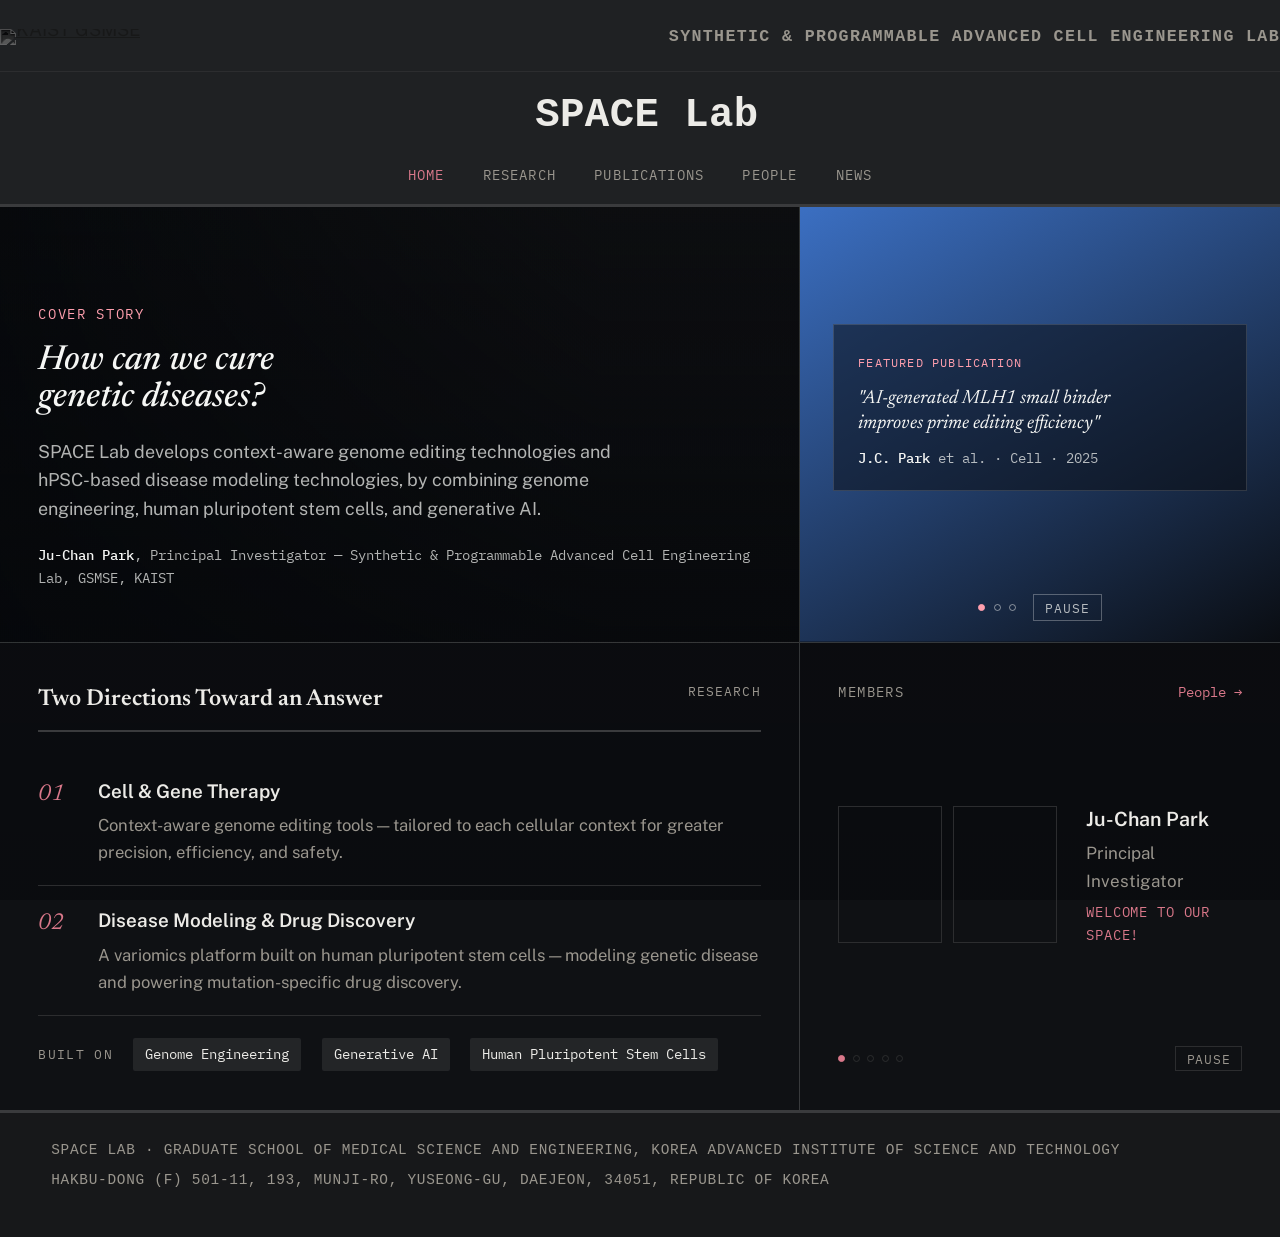
==== commit fd4f2019: "Add Yewon Kim as research staff to People and Home" ====
--- a/index.html
+++ b/index.html
@@ -502,6 +502,17 @@
       </div>
       <div class="mw-slide">
         <div class="mw-avatars">
+          <span class="mw-rect" role="img" aria-label="Yewon Kim, formal portrait" style="background-image:url('assets/images/yewon-kim-formal.jpg')"></span>
+          <span class="mw-rect" role="img" aria-label="Yewon Kim, candid portrait" style="background-image:url('assets/images/yewon-kim-candid.jpg')"></span>
+        </div>
+        <div>
+          <p class="mw-name">Yewon Kim, M.S.</p>
+          <p class="mw-role">Research Staff</p>
+          <p class="mw-joined">Joined November 2026</p>
+        </div>
+      </div>
+      <div class="mw-slide">
+        <div class="mw-avatars">
           <span class="mw-rect mw-rect--open">+</span>
           <span class="mw-rect mw-rect--open">+</span>
         </div>
@@ -529,6 +540,7 @@
         <button class="dot" type="button" data-index="1" aria-label="Member 2"></button>
         <button class="dot" type="button" data-index="2" aria-label="Member 3"></button>
         <button class="dot" type="button" data-index="3" aria-label="Member 4"></button>
+        <button class="dot" type="button" data-index="4" aria-label="Member 5"></button>
       </div>
       <button class="mw-pause" type="button" data-state="playing">Pause</button>
     </div>
